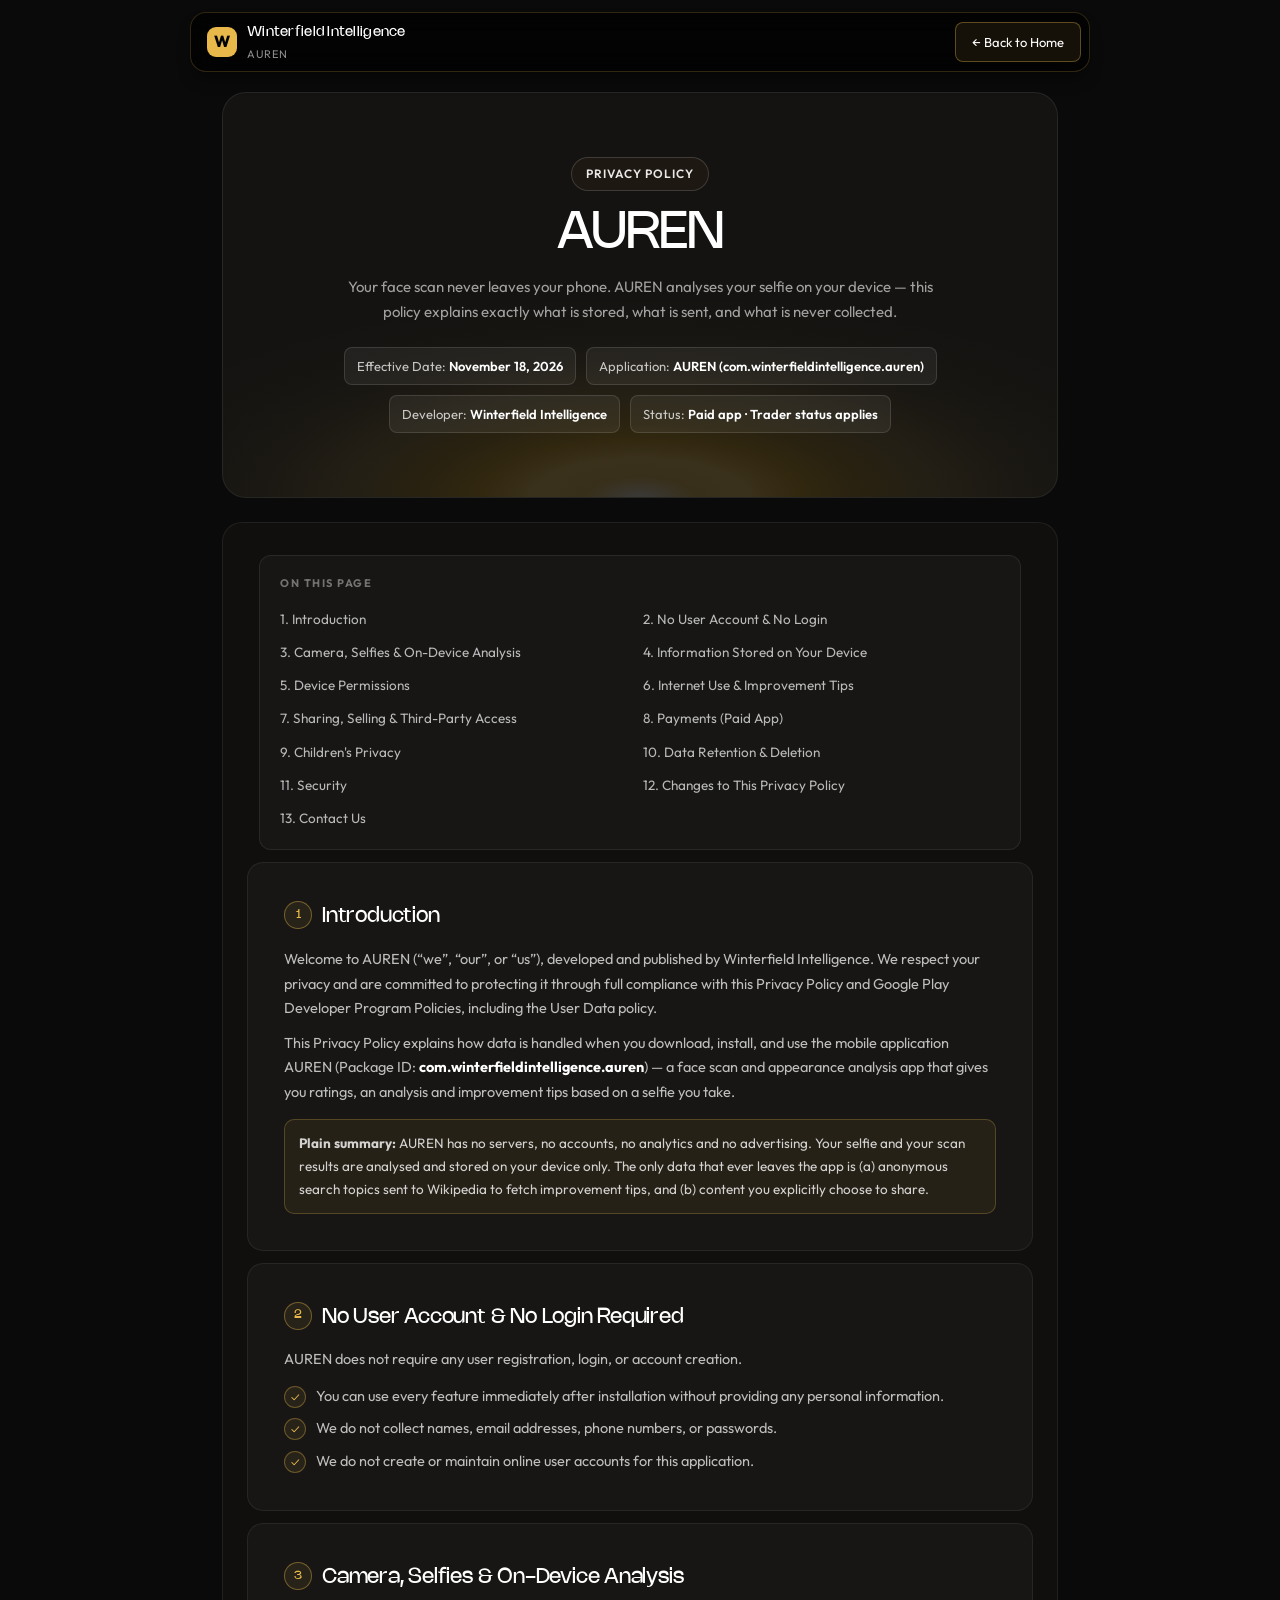
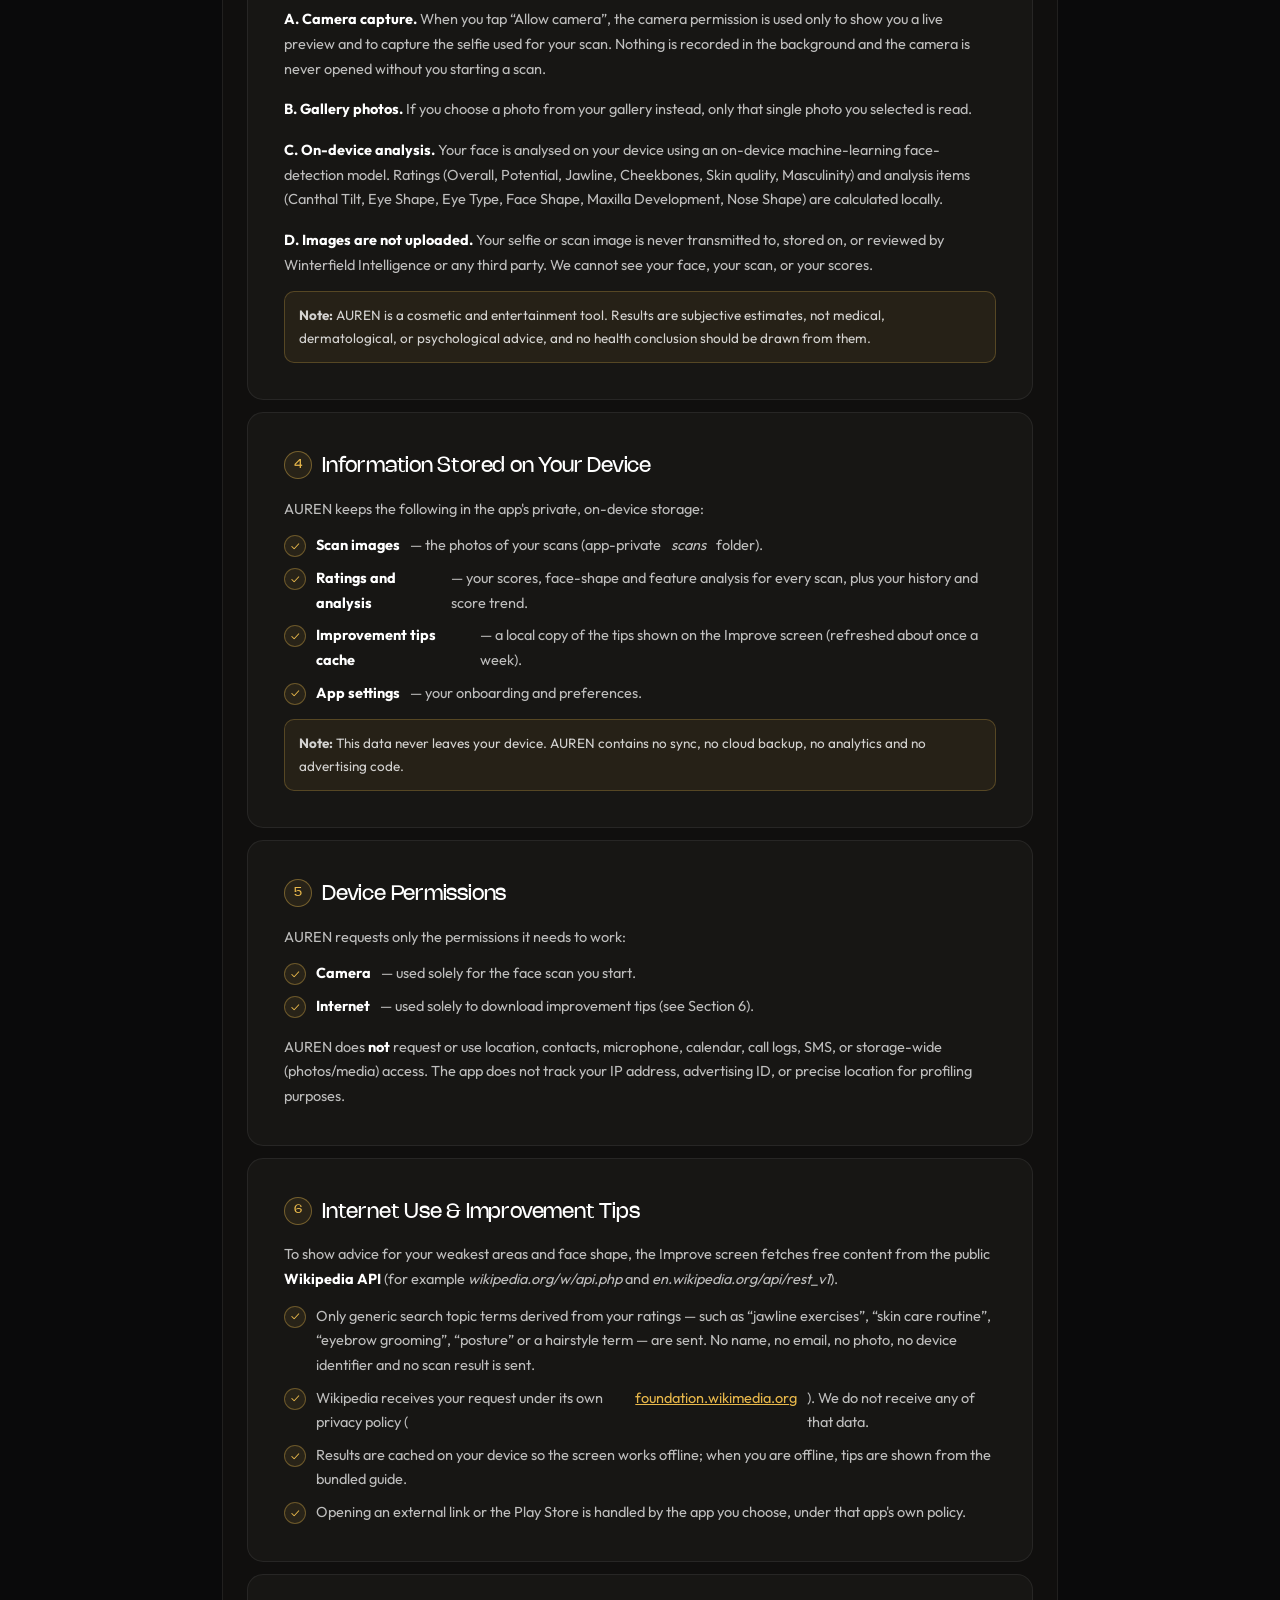
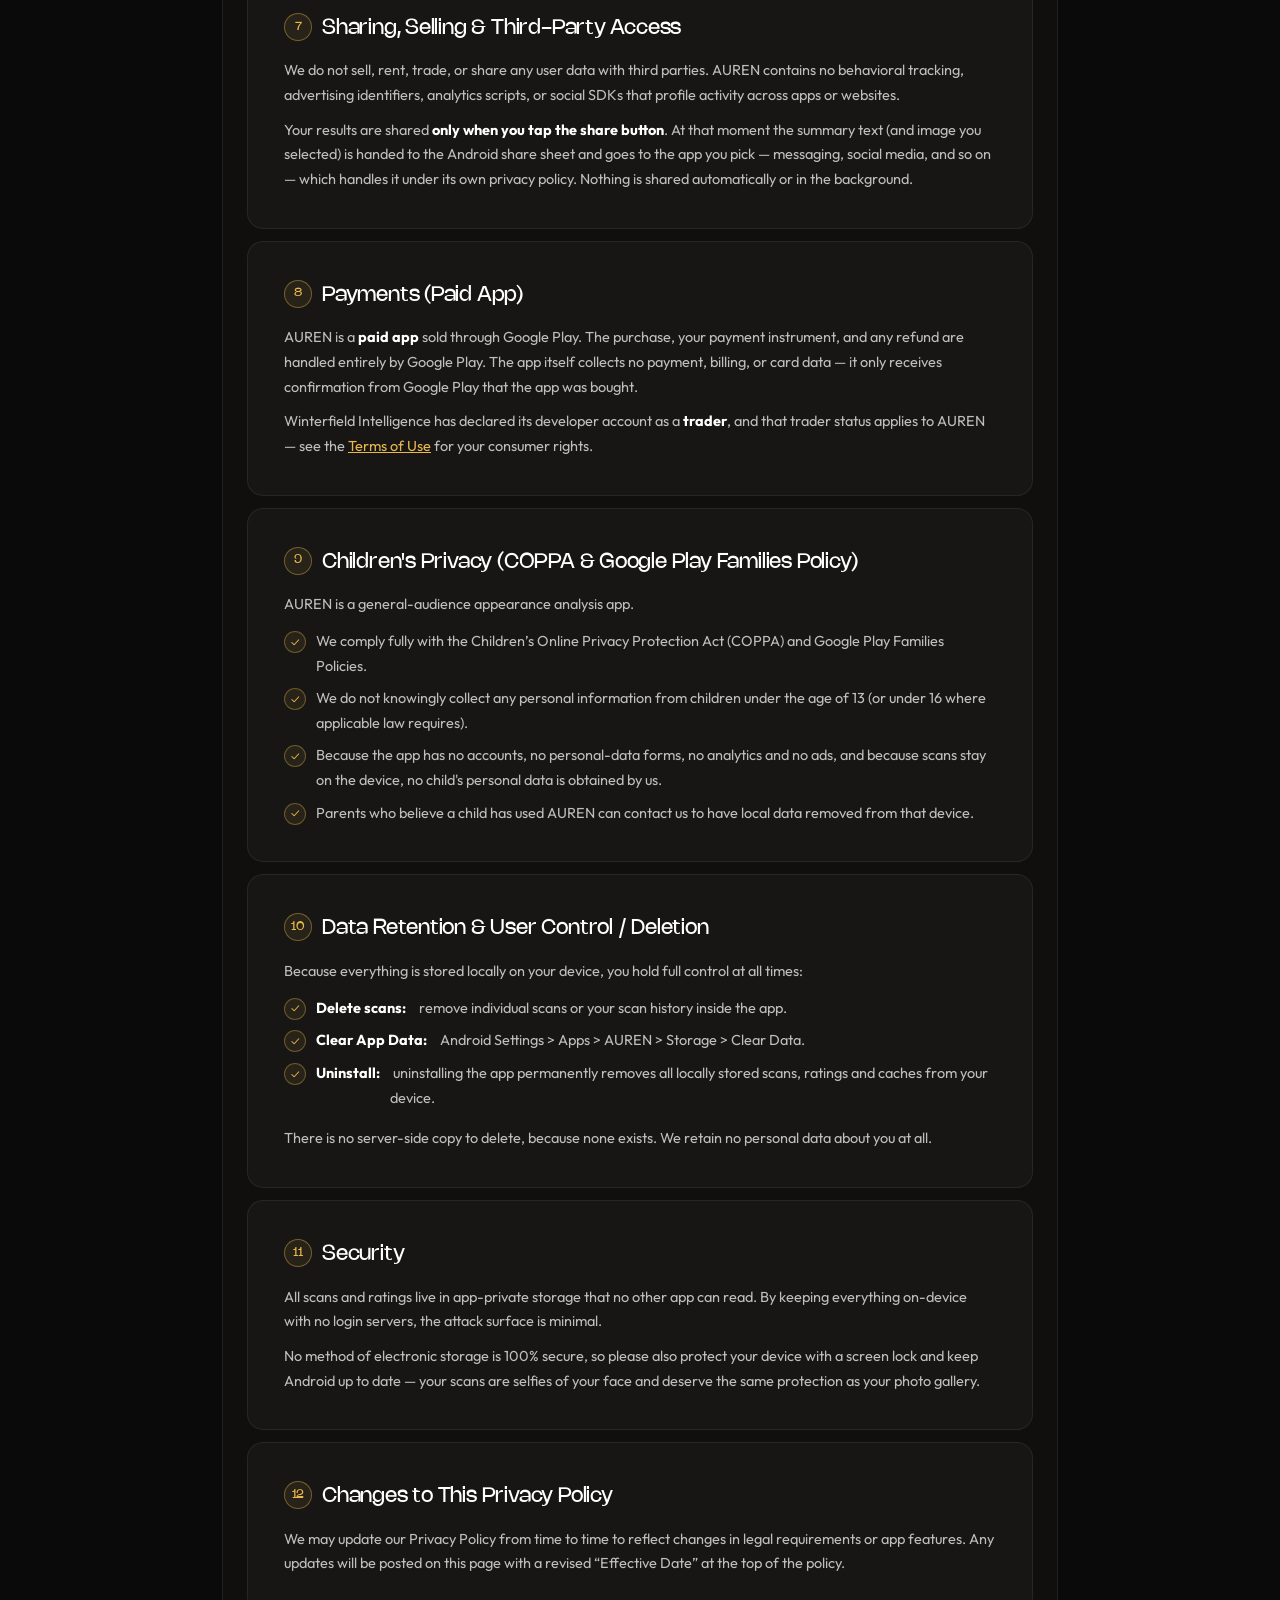
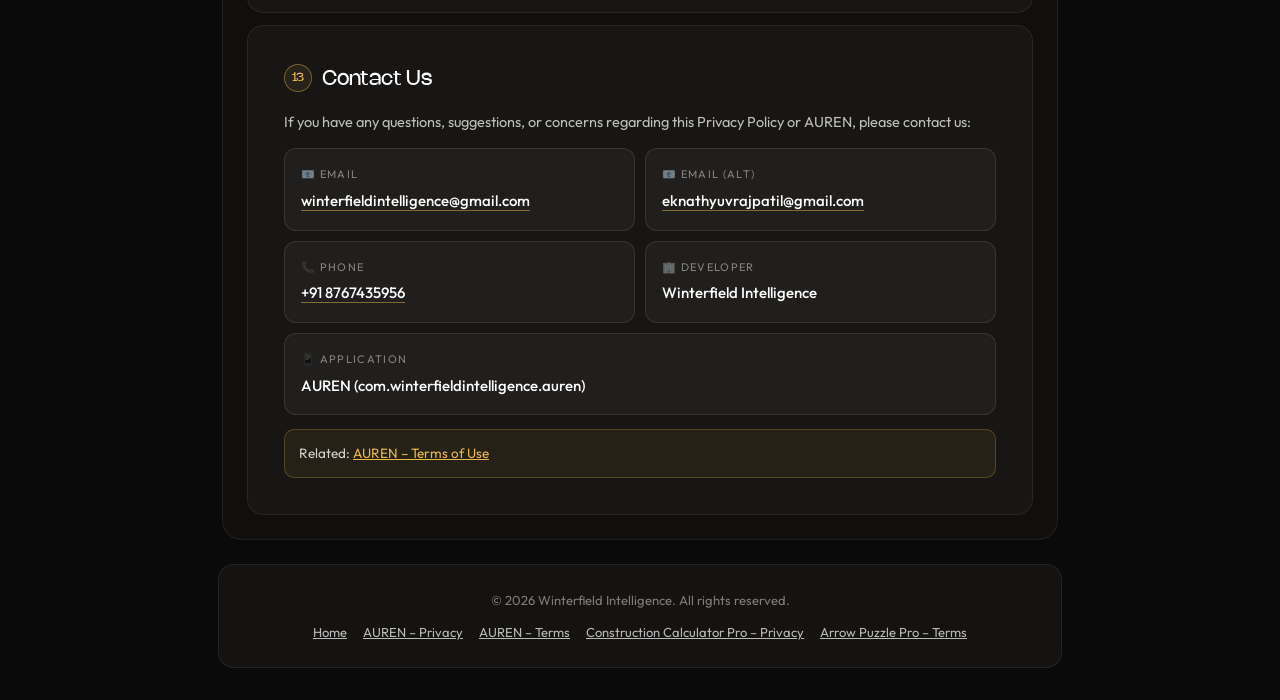
==== auren-privacypolicy.html @ 5729de23 "Add AUREN privacy policy and terms of use (paid app, trader status applies)" ====
<!DOCTYPE html>
<html lang="en">
<head>
<meta charset="utf-8">
<meta name="viewport" content="width=device-width, initial-scale=1.0">
<meta name="theme-color" content="#0a0a0b">
<meta name="color-scheme" content="dark">
<title>Privacy Policy – AUREN | Winterfield Intelligence</title>
<meta name="description" content="Privacy Policy for AUREN (com.winterfieldintelligence.auren) by Winterfield Intelligence. Face scans are processed on your device. Paid app. Effective November 18, 2026.">
<link rel="icon" href="data:image/svg+xml,<svg xmlns='http://www.w3.org/2000/svg' viewBox='0 0 100 100'><rect width='100' height='100' rx='22' fill='%23E8B84B'/><path d='M28 32 L42 68 L50 50 L58 68 L72 32' stroke='black' stroke-width='8' fill='none' stroke-linecap='round' stroke-linejoin='round'/></svg>">
<style>
@font-face{font-family:Nohemi;src:url(fonts/Nohemi-Regular.ttf)format("truetype");font-weight:400;font-display:swap}
@font-face{font-family:Outfit;src:url(fonts/Outfit-Variable.ttf)format("truetype");font-weight:100 900;font-display:swap}
*{box-sizing:border-box;margin:0;padding:0}
body{font-family:Outfit,system-ui,-apple-system,Segoe UI,Roboto,sans-serif;background:#0a0a0b;color:#fff;min-height:100vh;line-height:1.7;-webkit-font-smoothing:antialiased}
a{color:inherit}
.wrap{max-width:900px;margin:0 auto;padding:0 20px}
.topbar{position:sticky;top:12px;z-index:50;display:flex;justify-content:center;padding:0 12px}
.nav{pointer-events:auto;backdrop-filter:blur(12px);background:rgba(0,0,0,.7);border:1px solid rgba(232,184,75,.2);border-radius:16px;display:flex;align-items:center;gap:16px;height:60px;padding:0 8px 0 16px;box-shadow:0 10px 15px -3px rgba(0,0,0,.4);width:100%;max-width:900px;justify-content:space-between}
.brand{display:flex;align-items:center;gap:10px;font-family:Nohemi,sans-serif;font-size:14px;letter-spacing:.02em;text-decoration:none}
.wmark{display:inline-flex;align-items:center;justify-content:center;width:30px;height:30px;border-radius:9px;background:#E8B84B;color:#000;font-family:Outfit,sans-serif;font-weight:800;font-size:16px;flex-shrink:0}
.brand small{display:block;font-family:Outfit,sans-serif;font-size:11px;color:rgba(255,255,255,.55);font-weight:400;letter-spacing:.06em}
.nav a.home{font-size:13px;color:#fff;background:rgba(232,184,75,.08);border:1px solid rgba(232,184,75,.35);border-radius:8px;padding:8px 16px;text-decoration:none;transition:.3s}
.nav a.home:hover{background:rgba(232,184,75,.18)}
.hero{margin:28px 8px 0;background:#141311;border:1px solid rgba(255,255,255,.08);border-radius:24px;padding:48px 32px;position:relative;overflow:hidden;text-align:center}
.hero::before{content:"";position:absolute;inset:0;background:radial-gradient(80% 60% at 50% 100%,rgba(255,255,255,.9) 0%,rgba(232,184,75,.95) 8%,#E8B84B 16%,#B8860B 24%,rgba(184,134,11,.7) 33%,rgba(232,184,75,.4) 44%,rgba(232,184,75,.18) 56%,rgba(232,184,75,.06) 70%,transparent 85%);opacity:.18;pointer-events:none}
.badge{display:inline-block;font-size:12px;font-weight:600;letter-spacing:.08em;text-transform:uppercase;color:rgba(255,255,255,.9);background:rgba(40,30,20,.5);border:1px solid rgba(255,255,255,.15);border-radius:999px;padding:6px 14px;margin-bottom:16px;position:relative}
h1{font-family:Nohemi,sans-serif;font-size:clamp(32px,5vw,52px);font-weight:400;letter-spacing:-.02em;line-height:1.05;margin-bottom:12px;position:relative}
.sub{color:rgba(255,255,255,.6);font-size:15px;max-width:600px;margin:0 auto;position:relative}
.meta{display:flex;flex-wrap:wrap;gap:10px;justify-content:center;margin-top:22px;position:relative}
.meta span{font-size:13px;color:rgba(255,255,255,.75);background:rgba(255,255,255,.06);border:1px solid rgba(255,255,255,.12);border-radius:8px;padding:7px 12px}
.meta strong{color:#fff;font-weight:600}
.doc{background:#100f0e;border:1px solid rgba(255,255,255,.07);border-radius:20px;margin:20px 8px 0;padding:12px}
@media(min-width:640px){.hero{margin:32px 12px 0;padding:64px 48px}.doc{margin:24px 12px 0}}
.card{background:#171614;border:1px solid rgba(255,255,255,.07);border-radius:16px;padding:28px 24px;margin:12px}
@media(min-width:640px){.card{padding:36px 36px}}
.card h2{font-family:Nohemi,sans-serif;font-size:21px;font-weight:400;letter-spacing:-.01em;margin-bottom:12px;display:flex;gap:10px;align-items:flex-start}
.card h2 .n{flex-shrink:0;font-size:12px;color:#E8B84B;border:1px solid rgba(232,184,75,.4);background:rgba(232,184,75,.08);border-radius:50%;width:28px;height:28px;display:inline-flex;align-items:center;justify-content:center;margin-top:2px}
.card p,.card li{color:rgba(255,255,255,.72);font-size:14.5px}
.card p+p{margin-top:10px}
.card ul{list-style:none;margin-top:12px;display:flex;flex-direction:column;gap:8px}
.card ul li{display:flex;gap:10px;align-items:flex-start}
.card ul li::before{content:"✓";flex-shrink:0;color:#E8B84B;background:rgba(232,184,75,.08);border:1px solid rgba(232,184,75,.35);border-radius:50%;width:20px;height:20px;font-size:11px;display:inline-flex;align-items:center;justify-content:center;margin-top:2px}
.card ul.prohibited li::before{content:"✕"}
.allcaps{font-size:13.5px;letter-spacing:.01em}
.note{background:rgba(232,184,75,.07);border:1px solid rgba(232,184,75,.25);border-radius:10px;padding:12px 14px;margin-top:14px;font-size:13.5px;color:rgba(255,255,255,.8)}
.toc{padding:8px 12px 0}
.toc-inner{background:rgba(255,255,255,.03);border:1px solid rgba(255,255,255,.08);border-radius:12px;padding:18px 20px;margin:12px}
.toc-inner h3{font-size:11px;text-transform:uppercase;letter-spacing:.14em;color:rgba(255,255,255,.4);margin-bottom:12px}
.toc-inner ol{list-style:none;display:grid;gap:6px}
@media(min-width:640px){.toc-inner ol{grid-template-columns:1fr 1fr}}
.toc-inner a{font-size:13.5px;color:rgba(255,255,255,.7);text-decoration:none}
.toc-inner a:hover{color:#E8B84B}
.contact-grid{display:grid;gap:10px;margin-top:14px}
@media(min-width:640px){.contact-grid{grid-template-columns:1fr 1fr}}
.contact{background:rgba(255,255,255,.04);border:1px solid rgba(255,255,255,.1);border-radius:12px;padding:16px}
.contact .label{font-size:11px;text-transform:uppercase;letter-spacing:.12em;color:rgba(255,255,255,.45);margin-bottom:4px}
.contact .val{font-size:15px;font-weight:500;word-break:break-all}
.contact .val a{color:#fff;text-decoration:none;border-bottom:1px solid rgba(232,184,75,.5)}
.contact .val a:hover{border-color:#fff}
.footer{padding:24px 8px 32px;text-align:center}
.footer-inner{border:1px solid rgba(255,255,255,.07);background:#141311;border-radius:16px;padding:24px;font-size:13px;color:rgba(255,255,255,.45)}
.footer-inner a{color:rgba(255,255,255,.7)}
.footer-links{display:flex;gap:16px;justify-content:center;flex-wrap:wrap;margin-top:10px}
</style>
</head>
<body>
<div class="topbar">
  <nav class="nav">
    <a class="brand" href="index.html"><span class="wmark">W</span><span>Winterfield Intelligence<small>AUREN</small></span></a>
    <a class="home" href="index.html">← Back to Home</a>
  </nav>
</div>

<div class="wrap">
  <header class="hero">
    <div class="badge">Privacy Policy</div>
    <h1>AUREN</h1>
    <p class="sub">Your face scan never leaves your phone. AUREN analyses your selfie on your device — this policy explains exactly what is stored, what is sent, and what is never collected.</p>
    <div class="meta">
      <span>Effective Date: <strong>November 18, 2026</strong></span>
      <span>Application: <strong>AUREN (com.winterfieldintelligence.auren)</strong></span>
      <span>Developer: <strong>Winterfield Intelligence</strong></span>
      <span>Status: <strong>Paid app · Trader status applies</strong></span>
    </div>
  </header>

  <div class="doc">
    <div class="toc">
      <div class="toc-inner">
        <h3>On this page</h3>
        <ol>
          <li><a href="#introduction">1. Introduction</a></li>
          <li><a href="#account">2. No User Account &amp; No Login</a></li>
          <li><a href="#camera">3. Camera, Selfies &amp; On-Device Analysis</a></li>
          <li><a href="#storage">4. Information Stored on Your Device</a></li>
          <li><a href="#permissions">5. Device Permissions</a></li>
          <li><a href="#network">6. Internet Use &amp; Improvement Tips</a></li>
          <li><a href="#sharing">7. Sharing, Selling &amp; Third-Party Access</a></li>
          <li><a href="#payment">8. Payments (Paid App)</a></li>
          <li><a href="#children">9. Children's Privacy</a></li>
          <li><a href="#retention">10. Data Retention &amp; Deletion</a></li>
          <li><a href="#security">11. Security</a></li>
          <li><a href="#changes">12. Changes to This Privacy Policy</a></li>
          <li><a href="#contact">13. Contact Us</a></li>
        </ol>
      </div>
    </div>

    <section class="card" id="introduction">
      <h2><span class="n">1</span> Introduction</h2>
      <p>Welcome to AUREN (“we”, “our”, or “us”), developed and published by Winterfield Intelligence. We respect your privacy and are committed to protecting it through full compliance with this Privacy Policy and Google Play Developer Program Policies, including the User Data policy.</p>
      <p>This Privacy Policy explains how data is handled when you download, install, and use the mobile application AUREN (Package ID: <strong style="color:#fff">com.winterfieldintelligence.auren</strong>) — a face scan and appearance analysis app that gives you ratings, an analysis and improvement tips based on a selfie you take.</p>
      <div class="note"><strong>Plain summary:</strong> AUREN has no servers, no accounts, no analytics and no advertising. Your selfie and your scan results are analysed and stored on your device only. The only data that ever leaves the app is (a) anonymous search topics sent to Wikipedia to fetch improvement tips, and (b) content you explicitly choose to share.</div>
    </section>

    <section class="card" id="account">
      <h2><span class="n">2</span> No User Account &amp; No Login Required</h2>
      <p>AUREN does not require any user registration, login, or account creation.</p>
      <ul>
        <li>You can use every feature immediately after installation without providing any personal information.</li>
        <li>We do not collect names, email addresses, phone numbers, or passwords.</li>
        <li>We do not create or maintain online user accounts for this application.</li>
      </ul>
    </section>

    <section class="card" id="camera">
      <h2><span class="n">3</span> Camera, Selfies &amp; On-Device Analysis</h2>
      <p><strong style="color:#fff">A. Camera capture.</strong> When you tap “Allow camera”, the camera permission is used only to show you a live preview and to capture the selfie used for your scan. Nothing is recorded in the background and the camera is never opened without you starting a scan.</p>
      <p style="margin-top:16px"><strong style="color:#fff">B. Gallery photos.</strong> If you choose a photo from your gallery instead, only that single photo you selected is read.</p>
      <p style="margin-top:16px"><strong style="color:#fff">C. On-device analysis.</strong> Your face is analysed on your device using an on-device machine-learning face-detection model. Ratings (Overall, Potential, Jawline, Cheekbones, Skin quality, Masculinity) and analysis items (Canthal Tilt, Eye Shape, Eye Type, Face Shape, Maxilla Development, Nose Shape) are calculated locally.</p>
      <p style="margin-top:16px"><strong style="color:#fff">D. Images are not uploaded.</strong> Your selfie or scan image is never transmitted to, stored on, or reviewed by Winterfield Intelligence or any third party. We cannot see your face, your scan, or your scores.</p>
      <div class="note"><strong>Note:</strong> AUREN is a cosmetic and entertainment tool. Results are subjective estimates, not medical, dermatological, or psychological advice, and no health conclusion should be drawn from them.</div>
    </section>

    <section class="card" id="storage">
      <h2><span class="n">4</span> Information Stored on Your Device</h2>
      <p>AUREN keeps the following in the app's private, on-device storage:</p>
      <ul>
        <li><strong style="color:#fff">Scan images</strong> — the photos of your scans (app-private <em>scans</em> folder).</li>
        <li><strong style="color:#fff">Ratings and analysis</strong> — your scores, face-shape and feature analysis for every scan, plus your history and score trend.</li>
        <li><strong style="color:#fff">Improvement tips cache</strong> — a local copy of the tips shown on the Improve screen (refreshed about once a week).</li>
        <li><strong style="color:#fff">App settings</strong> — your onboarding and preferences.</li>
      </ul>
      <div class="note"><strong>Note:</strong> This data never leaves your device. AUREN contains no sync, no cloud backup, no analytics and no advertising code.</div>
    </section>

    <section class="card" id="permissions">
      <h2><span class="n">5</span> Device Permissions</h2>
      <p>AUREN requests only the permissions it needs to work:</p>
      <ul>
        <li><strong style="color:#fff">Camera</strong> — used solely for the face scan you start.</li>
        <li><strong style="color:#fff">Internet</strong> — used solely to download improvement tips (see Section 6).</li>
      </ul>
      <p style="margin-top:16px">AUREN does <strong style="color:#fff">not</strong> request or use location, contacts, microphone, calendar, call logs, SMS, or storage-wide (photos/media) access. The app does not track your IP address, advertising ID, or precise location for profiling purposes.</p>
    </section>

    <section class="card" id="network">
      <h2><span class="n">6</span> Internet Use &amp; Improvement Tips</h2>
      <p>To show advice for your weakest areas and face shape, the Improve screen fetches free content from the public <strong style="color:#fff">Wikipedia API</strong> (for example <em>wikipedia.org/w/api.php</em> and <em>en.wikipedia.org/api/rest_v1</em>).</p>
      <ul>
        <li>Only generic search topic terms derived from your ratings — such as “jawline exercises”, “skin care routine”, “eyebrow grooming”, “posture” or a hairstyle term — are sent. No name, no email, no photo, no device identifier and no scan result is sent.</li>
        <li>Wikipedia receives your request under its own privacy policy (<a href="https://foundation.wikimedia.org/wiki/Policy:Privacy_policy" target="_blank" rel="noopener" style="color:#E8B84B">foundation.wikimedia.org</a>). We do not receive any of that data.</li>
        <li>Results are cached on your device so the screen works offline; when you are offline, tips are shown from the bundled guide.</li>
        <li>Opening an external link or the Play Store is handled by the app you choose, under that app's own policy.</li>
      </ul>
    </section>

    <section class="card" id="sharing">
      <h2><span class="n">7</span> Sharing, Selling &amp; Third-Party Access</h2>
      <p>We do not sell, rent, trade, or share any user data with third parties. AUREN contains no behavioral tracking, advertising identifiers, analytics scripts, or social SDKs that profile activity across apps or websites.</p>
      <p style="margin-top:10px">Your results are shared <strong style="color:#fff">only when you tap the share button</strong>. At that moment the summary text (and image you selected) is handed to the Android share sheet and goes to the app you pick — messaging, social media, and so on — which handles it under its own privacy policy. Nothing is shared automatically or in the background.</p>
    </section>

    <section class="card" id="payment">
      <h2><span class="n">8</span> Payments (Paid App)</h2>
      <p>AUREN is a <strong style="color:#fff">paid app</strong> sold through Google Play. The purchase, your payment instrument, and any refund are handled entirely by Google Play. The app itself collects no payment, billing, or card data — it only receives confirmation from Google Play that the app was bought.</p>
      <p style="margin-top:10px">Winterfield Intelligence has declared its developer account as a <strong style="color:#fff">trader</strong>, and that trader status applies to AUREN — see the <a href="auren-termsofuse.html" style="color:#E8B84B">Terms of Use</a> for your consumer rights.</p>
    </section>

    <section class="card" id="children">
      <h2><span class="n">9</span> Children's Privacy (COPPA &amp; Google Play Families Policy)</h2>
      <p>AUREN is a general-audience appearance analysis app.</p>
      <ul>
        <li>We comply fully with the Children’s Online Privacy Protection Act (COPPA) and Google Play Families Policies.</li>
        <li>We do not knowingly collect any personal information from children under the age of 13 (or under 16 where applicable law requires).</li>
        <li>Because the app has no accounts, no personal-data forms, no analytics and no ads, and because scans stay on the device, no child's personal data is obtained by us.</li>
        <li>Parents who believe a child has used AUREN can contact us to have local data removed from that device.</li>
      </ul>
    </section>

    <section class="card" id="retention">
      <h2><span class="n">10</span> Data Retention &amp; User Control / Deletion</h2>
      <p>Because everything is stored locally on your device, you hold full control at all times:</p>
      <ul>
        <li><strong style="color:#fff">Delete scans:</strong>&nbsp;remove individual scans or your scan history inside the app.</li>
        <li><strong style="color:#fff">Clear App Data:</strong>&nbsp;Android Settings &gt; Apps &gt; AUREN &gt; Storage &gt; Clear Data.</li>
        <li><strong style="color:#fff">Uninstall:</strong>&nbsp;uninstalling the app permanently removes all locally stored scans, ratings and caches from your device.</li>
      </ul>
      <p style="margin-top:16px">There is no server-side copy to delete, because none exists. We retain no personal data about you at all.</p>
    </section>

    <section class="card" id="security">
      <h2><span class="n">11</span> Security</h2>
      <p>All scans and ratings live in app-private storage that no other app can read. By keeping everything on-device with no login servers, the attack surface is minimal.</p>
      <p>No method of electronic storage is 100% secure, so please also protect your device with a screen lock and keep Android up to date — your scans are selfies of your face and deserve the same protection as your photo gallery.</p>
    </section>

    <section class="card" id="changes">
      <h2><span class="n">12</span> Changes to This Privacy Policy</h2>
      <p>We may update our Privacy Policy from time to time to reflect changes in legal requirements or app features. Any updates will be posted on this page with a revised “Effective Date” at the top of the policy.</p>
    </section>

    <section class="card" id="contact">
      <h2><span class="n">13</span> Contact Us</h2>
      <p>If you have any questions, suggestions, or concerns regarding this Privacy Policy or AUREN, please contact us:</p>
      <div class="contact-grid">
        <div class="contact"><div class="label">📧 Email</div><div class="val"><a href="mailto:winterfieldintelligence@gmail.com">winterfieldintelligence@gmail.com</a></div></div>
        <div class="contact"><div class="label">📧 Email (Alt)</div><div class="val"><a href="mailto:eknathyuvrajpatil@gmail.com">eknathyuvrajpatil@gmail.com</a></div></div>
        <div class="contact"><div class="label">📞 Phone</div><div class="val"><a href="tel:+918767435956">+91 8767435956</a></div></div>
        <div class="contact"><div class="label">🏢 Developer</div><div class="val">Winterfield Intelligence</div></div>
      </div>
      <div class="contact" style="margin-top:10px"><div class="label">📱 Application</div><div class="val">AUREN (com.winterfieldintelligence.auren)</div></div>
      <div class="note">Related: <a href="auren-termsofuse.html" style="color:#E8B84B">AUREN – Terms of Use</a></div>
    </section>
  </div>

  <footer class="footer">
    <div class="footer-inner">
      <div>© 2026 Winterfield Intelligence. All rights reserved.</div>
      <div class="footer-links">
        <a href="index.html">Home</a>
        <a href="auren-privacypolicy.html">AUREN – Privacy</a>
        <a href="auren-termsofuse.html">AUREN – Terms</a>
        <a href="constructioncalculatorpro-privacypolicy.html">Construction Calculator Pro – Privacy</a>
        <a href="arrowpuzzlepro-termsofuse.html">Arrow Puzzle Pro – Terms</a>
      </div>
    </div>
  </footer>
</div>
</body>
</html>
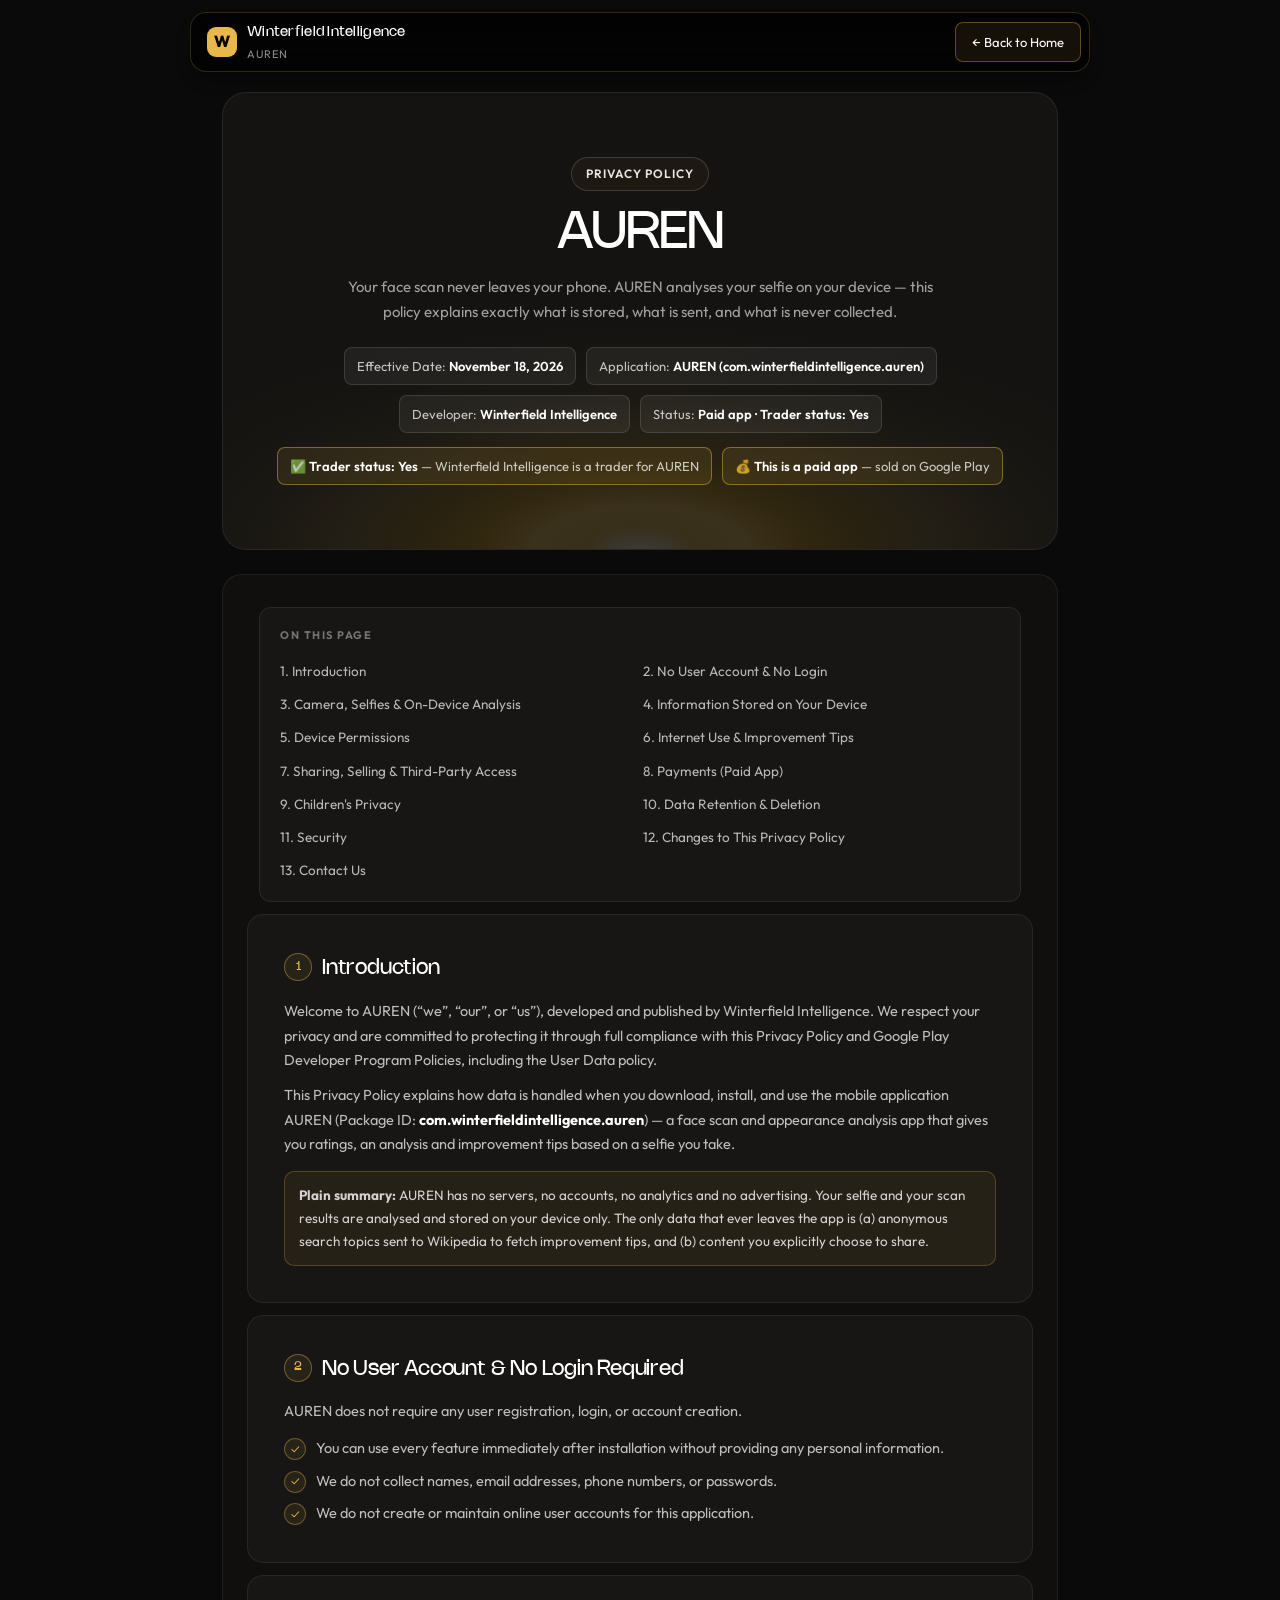
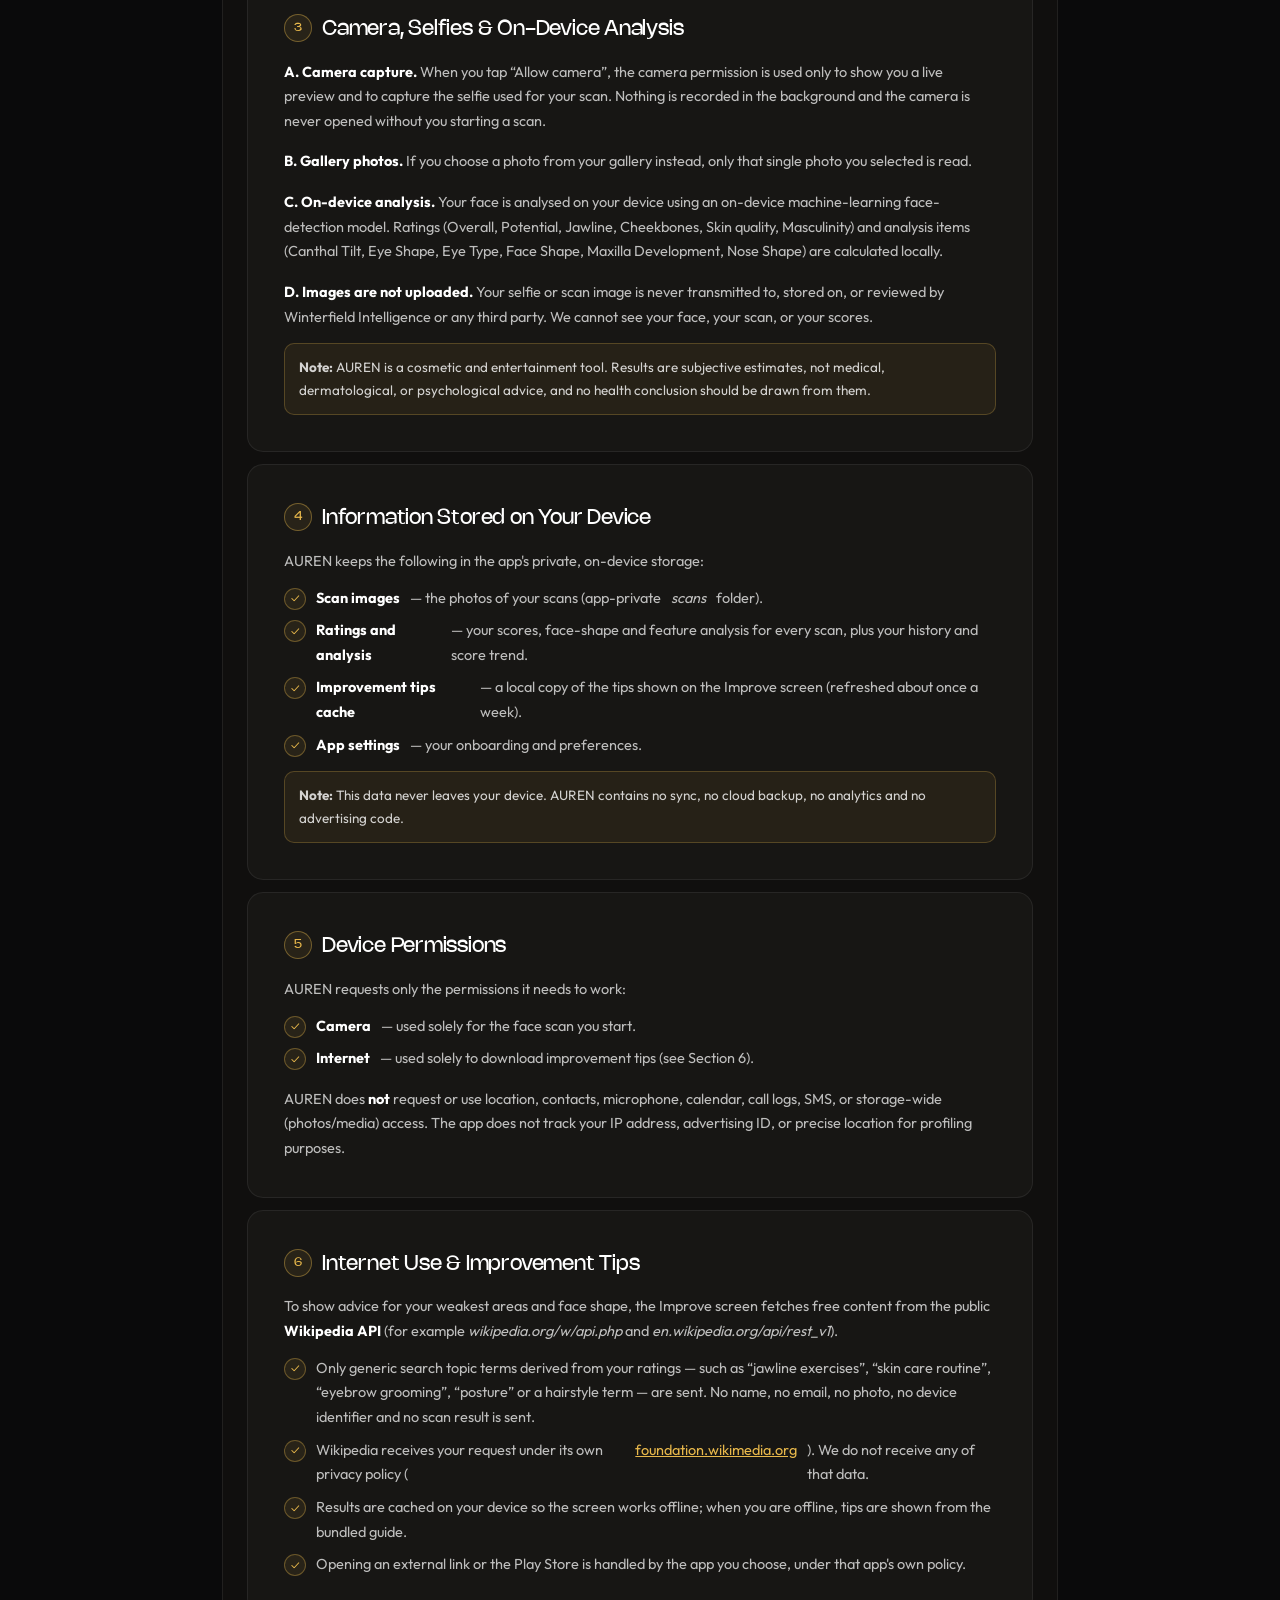
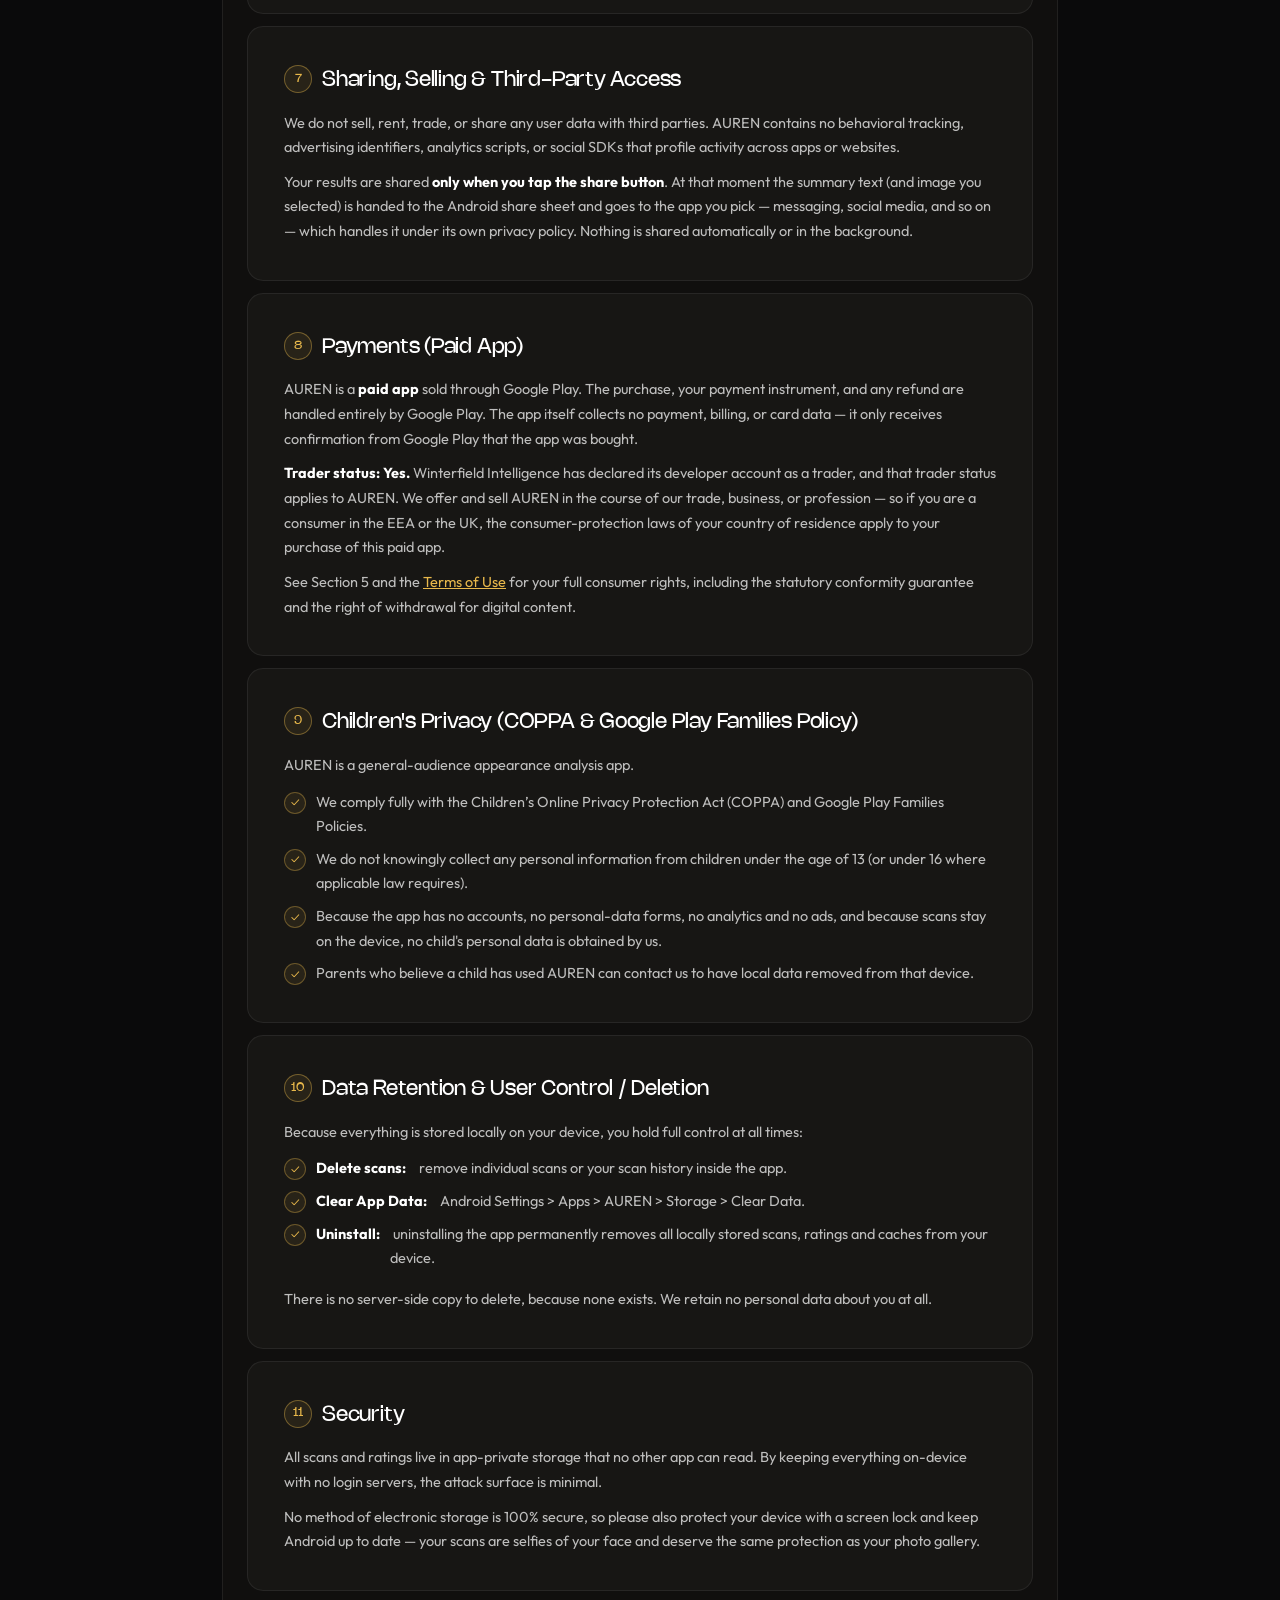
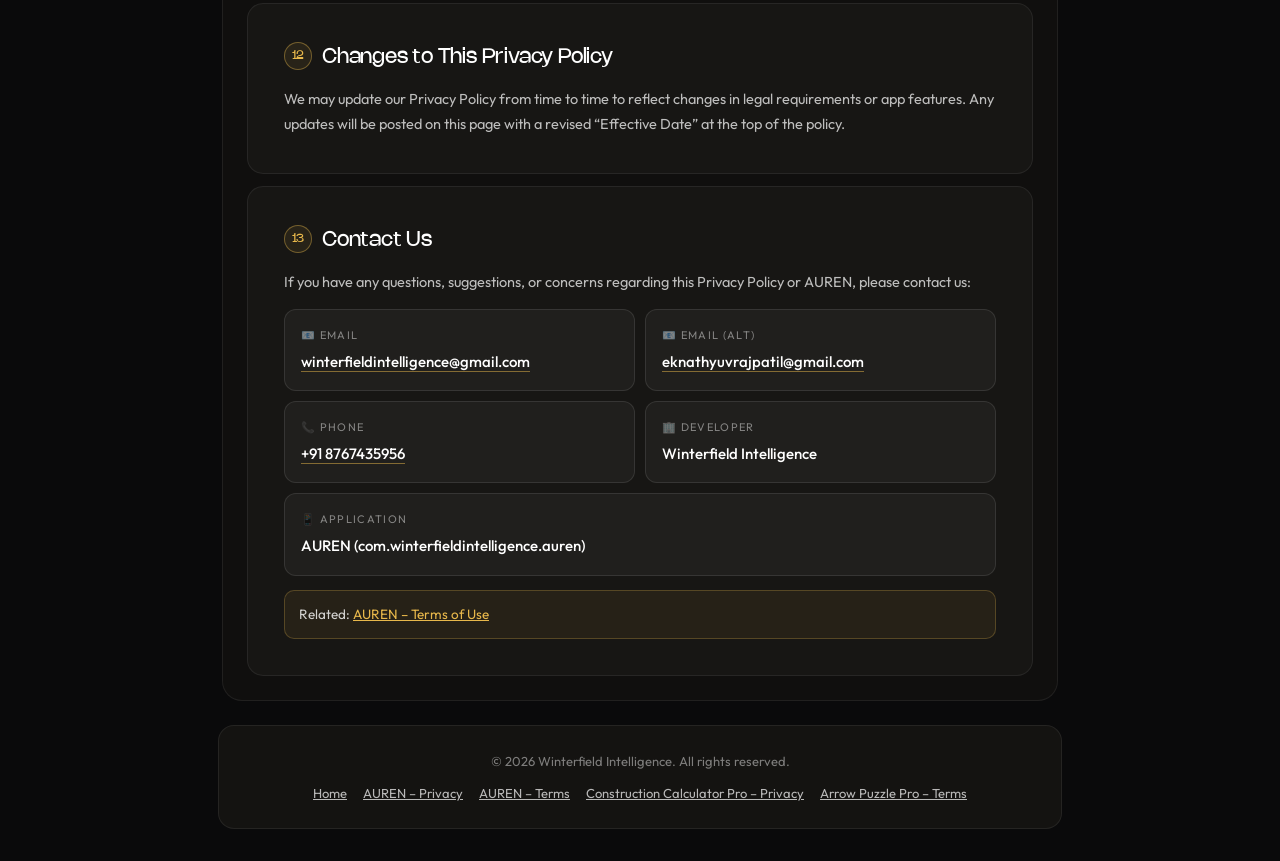
==== commit de63d9aa: "Clarify AUREN trader status: Yes and paid app on both pages" ====
--- a/auren-privacypolicy.html
+++ b/auren-privacypolicy.html
@@ -6,7 +6,7 @@
 <meta name="theme-color" content="#0a0a0b">
 <meta name="color-scheme" content="dark">
 <title>Privacy Policy – AUREN | Winterfield Intelligence</title>
-<meta name="description" content="Privacy Policy for AUREN (com.winterfieldintelligence.auren) by Winterfield Intelligence. Face scans are processed on your device. Paid app. Effective November 18, 2026.">
+<meta name="description" content="Privacy Policy for AUREN (com.winterfieldintelligence.auren) by Winterfield Intelligence. Face scans are processed on your device. Paid app — trader status: Yes. Effective November 18, 2026.">
 <link rel="icon" href="data:image/svg+xml,<svg xmlns='http://www.w3.org/2000/svg' viewBox='0 0 100 100'><rect width='100' height='100' rx='22' fill='%23E8B84B'/><path d='M28 32 L42 68 L50 50 L58 68 L72 32' stroke='black' stroke-width='8' fill='none' stroke-linecap='round' stroke-linejoin='round'/></svg>">
 <style>
 @font-face{font-family:Nohemi;src:url(fonts/Nohemi-Regular.ttf)format("truetype");font-weight:400;font-display:swap}
@@ -81,7 +81,11 @@
       <span>Effective Date: <strong>November 18, 2026</strong></span>
       <span>Application: <strong>AUREN (com.winterfieldintelligence.auren)</strong></span>
       <span>Developer: <strong>Winterfield Intelligence</strong></span>
-      <span>Status: <strong>Paid app · Trader status applies</strong></span>
+      <span>Status: <strong>Paid app · Trader status: Yes</strong></span>
+    </div>
+    <div class="meta" style="margin-top:14px">
+      <span style="border-color:rgba(232,184,75,.45);background:rgba(232,184,75,.1)">✅ <strong>Trader status: Yes</strong> — Winterfield Intelligence is a trader for AUREN</span>
+      <span style="border-color:rgba(232,184,75,.45);background:rgba(232,184,75,.1)">💰 <strong>This is a paid app</strong> — sold on Google Play</span>
     </div>
   </header>
 
@@ -175,7 +179,8 @@
     <section class="card" id="payment">
       <h2><span class="n">8</span> Payments (Paid App)</h2>
       <p>AUREN is a <strong style="color:#fff">paid app</strong> sold through Google Play. The purchase, your payment instrument, and any refund are handled entirely by Google Play. The app itself collects no payment, billing, or card data — it only receives confirmation from Google Play that the app was bought.</p>
-      <p style="margin-top:10px">Winterfield Intelligence has declared its developer account as a <strong style="color:#fff">trader</strong>, and that trader status applies to AUREN — see the <a href="auren-termsofuse.html" style="color:#E8B84B">Terms of Use</a> for your consumer rights.</p>
+      <p style="margin-top:10px"><strong style="color:#fff">Trader status: Yes.</strong> Winterfield Intelligence has declared its developer account as a trader, and that trader status applies to AUREN. We offer and sell AUREN in the course of our trade, business, or profession — so if you are a consumer in the EEA or the UK, the consumer-protection laws of your country of residence apply to your purchase of this paid app.</p>
+      <p style="margin-top:10px">See Section 5 and the <a href="auren-termsofuse.html" style="color:#E8B84B">Terms of Use</a> for your full consumer rights, including the statutory conformity guarantee and the right of withdrawal for digital content.</p>
     </section>
 
     <section class="card" id="children">
